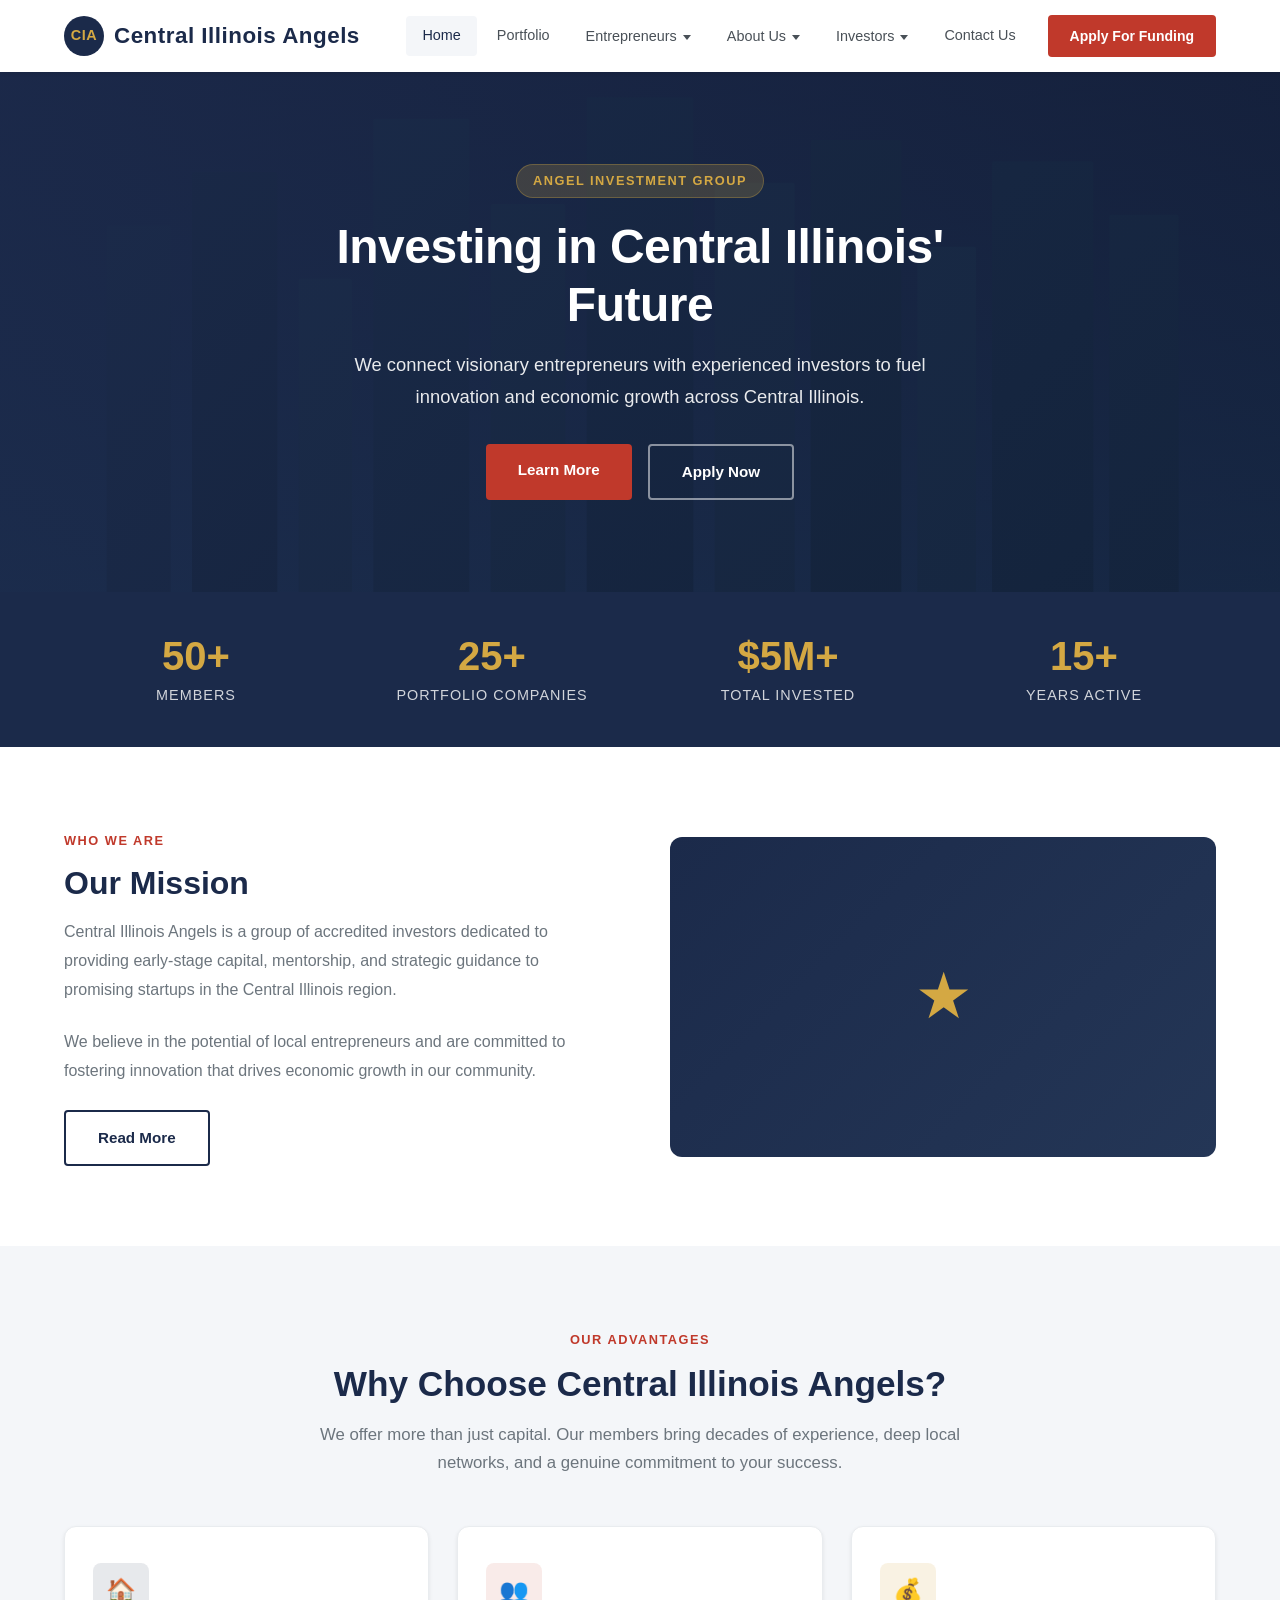
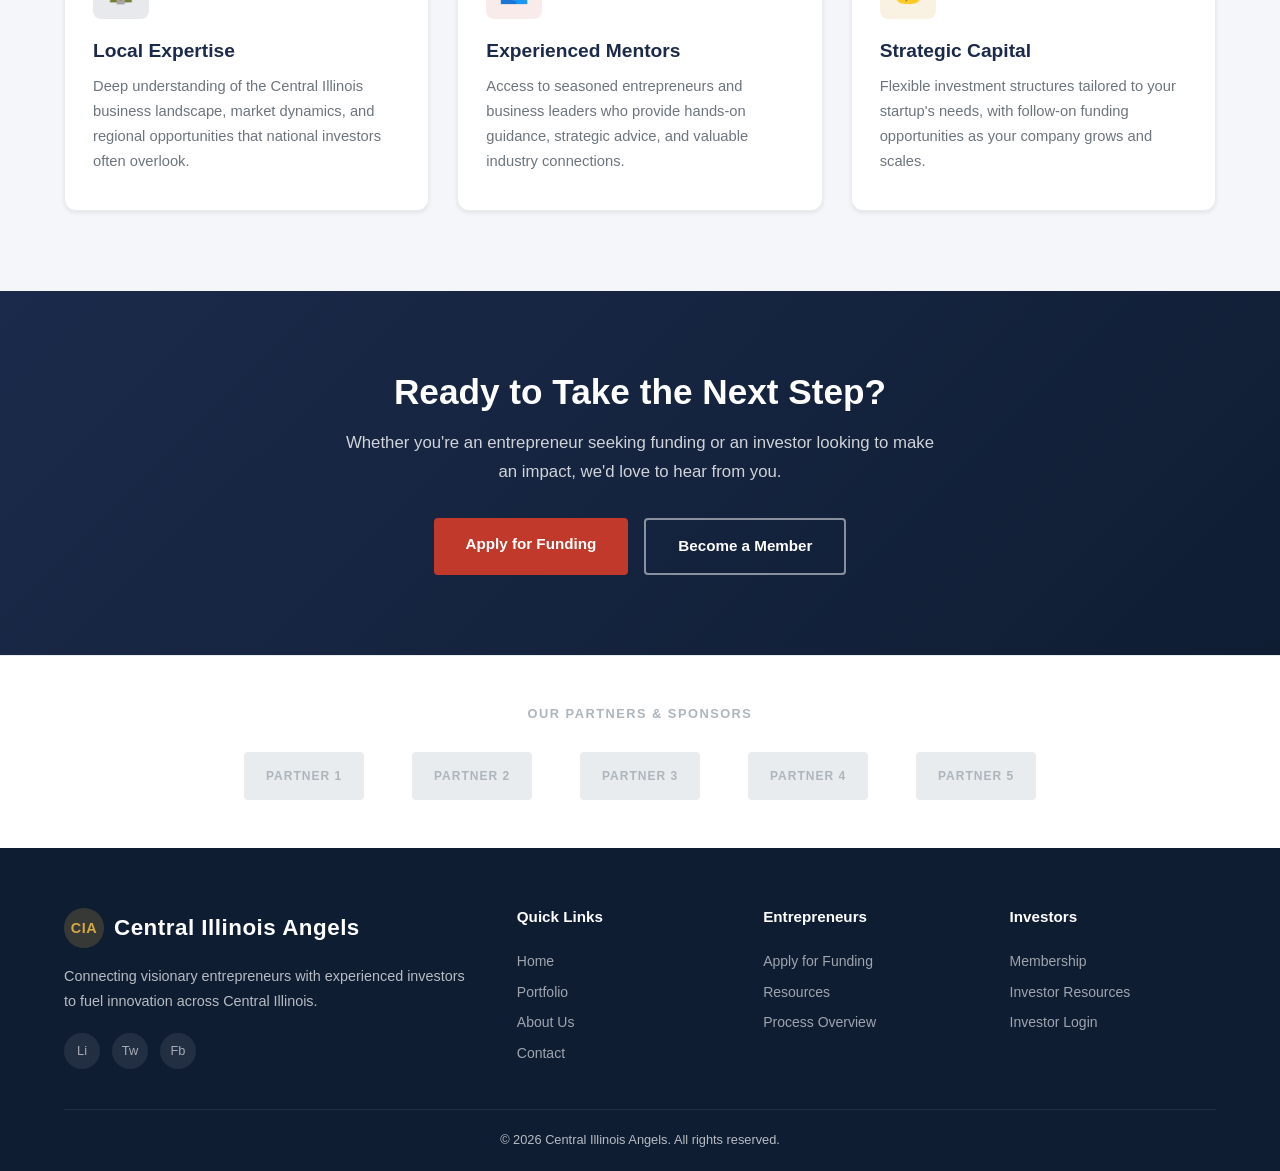
==== index.html @ 4d124c33 "Build complete Central Illinois Angels website with HTML and CSS Multi-page website with shared styl" ====
<!DOCTYPE html>
<html lang="en">
<head>
  <meta charset="UTF-8">
  <meta name="viewport" content="width=device-width, initial-scale=1.0">
  <title>Central Illinois Angels - Investing in Central Illinois' Future</title>
  <link rel="stylesheet" href="css/styles.css">
</head>
<body>

  <!-- Header -->
  <header class="header">
    <div class="container">
      <a href="index.html" class="logo">
        <div class="logo-icon">CIA</div>
        Central Illinois Angels
      </a>
      <nav class="nav" id="mainNav">
        <a href="index.html" class="nav-link active">Home</a>
        <a href="pages/portfolio.html" class="nav-link">Portfolio</a>
        <div class="nav-dropdown">
          <a href="#" class="nav-link">Entrepreneurs</a>
          <div class="dropdown-menu">
            <a href="pages/funding-application.html">Funding Application</a>
            <a href="pages/resources.html">Resources</a>
            <a href="pages/process-overview.html">Process Overview</a>
          </div>
        </div>
        <div class="nav-dropdown">
          <a href="#" class="nav-link">About Us</a>
          <div class="dropdown-menu">
            <a href="pages/mission-vision.html">Mission &amp; Vision</a>
            <a href="pages/management.html">Management</a>
            <a href="pages/investment-focus.html">Investment Focus</a>
          </div>
        </div>
        <div class="nav-dropdown">
          <a href="#" class="nav-link">Investors</a>
          <div class="dropdown-menu">
            <a href="pages/membership.html">Membership</a>
            <a href="pages/investor-resources.html">Investor Resources</a>
            <a href="#" class="disabled">Investor Login</a>
          </div>
        </div>
        <a href="pages/contact.html" class="nav-link">Contact Us</a>
        <a href="pages/funding-application.html" class="btn-apply-nav">Apply For Funding</a>
      </nav>
      <button class="hamburger" id="hamburger" onclick="document.getElementById('mainNav').classList.toggle('open')">
        <span></span>
        <span></span>
        <span></span>
      </button>
    </div>
  </header>

  <!-- Hero -->
  <section class="hero hero-home">
    <div class="hero-bg"></div>
    <div class="hero-content">
      <span class="hero-badge">Angel Investment Group</span>
      <h1>Investing in Central Illinois' Future</h1>
      <p>We connect visionary entrepreneurs with experienced investors to fuel innovation and economic growth across Central Illinois.</p>
      <div class="hero-buttons">
        <a href="pages/mission-vision.html" class="btn btn-primary">Learn More</a>
        <a href="pages/funding-application.html" class="btn btn-outline">Apply Now</a>
      </div>
    </div>
  </section>

  <!-- Stats Bar -->
  <section class="stats-bar">
    <div class="container">
      <div class="stats-grid">
        <div class="stat-item">
          <h3>50+</h3>
          <p>Members</p>
        </div>
        <div class="stat-item">
          <h3>25+</h3>
          <p>Portfolio Companies</p>
        </div>
        <div class="stat-item">
          <h3>$5M+</h3>
          <p>Total Invested</p>
        </div>
        <div class="stat-item">
          <h3>15+</h3>
          <p>Years Active</p>
        </div>
      </div>
    </div>
  </section>

  <!-- Mission Section -->
  <section class="section section-white">
    <div class="container">
      <div class="mission-row">
        <div class="mission-content">
          <span class="label">Who We Are</span>
          <h2>Our Mission</h2>
          <p>Central Illinois Angels is a group of accredited investors dedicated to providing early-stage capital, mentorship, and strategic guidance to promising startups in the Central Illinois region.</p>
          <p>We believe in the potential of local entrepreneurs and are committed to fostering innovation that drives economic growth in our community.</p>
          <a href="pages/mission-vision.html" class="btn btn-outline-dark">Read More</a>
        </div>
        <div class="mission-image">
          &#9733;
        </div>
      </div>
    </div>
  </section>

  <!-- Why Choose CIA -->
  <section class="section section-light">
    <div class="container">
      <div class="section-header">
        <span class="label">Our Advantages</span>
        <h2>Why Choose Central Illinois Angels?</h2>
        <p>We offer more than just capital. Our members bring decades of experience, deep local networks, and a genuine commitment to your success.</p>
      </div>
      <div class="card-grid">
        <div class="card">
          <div class="card-icon card-icon-navy">&#127968;</div>
          <h3>Local Expertise</h3>
          <p>Deep understanding of the Central Illinois business landscape, market dynamics, and regional opportunities that national investors often overlook.</p>
        </div>
        <div class="card">
          <div class="card-icon card-icon-red">&#128101;</div>
          <h3>Experienced Mentors</h3>
          <p>Access to seasoned entrepreneurs and business leaders who provide hands-on guidance, strategic advice, and valuable industry connections.</p>
        </div>
        <div class="card">
          <div class="card-icon card-icon-gold">&#128176;</div>
          <h3>Strategic Capital</h3>
          <p>Flexible investment structures tailored to your startup's needs, with follow-on funding opportunities as your company grows and scales.</p>
        </div>
      </div>
    </div>
  </section>

  <!-- CTA Section -->
  <section class="cta-section">
    <div class="container">
      <h2>Ready to Take the Next Step?</h2>
      <p>Whether you're an entrepreneur seeking funding or an investor looking to make an impact, we'd love to hear from you.</p>
      <div class="cta-buttons">
        <a href="pages/funding-application.html" class="btn btn-primary">Apply for Funding</a>
        <a href="pages/membership.html" class="btn btn-outline">Become a Member</a>
      </div>
    </div>
  </section>

  <!-- Partners -->
  <section class="partners-section">
    <div class="container">
      <p class="partners-label">Our Partners &amp; Sponsors</p>
      <div class="partners-grid">
        <div class="partner-logo">Partner 1</div>
        <div class="partner-logo">Partner 2</div>
        <div class="partner-logo">Partner 3</div>
        <div class="partner-logo">Partner 4</div>
        <div class="partner-logo">Partner 5</div>
      </div>
    </div>
  </section>

  <!-- Footer -->
  <footer class="footer">
    <div class="container">
      <div class="footer-grid">
        <div class="footer-brand">
          <div class="logo">
            <div class="logo-icon">CIA</div>
            Central Illinois Angels
          </div>
          <p>Connecting visionary entrepreneurs with experienced investors to fuel innovation across Central Illinois.</p>
          <div class="footer-social">
            <a href="#">Li</a>
            <a href="#">Tw</a>
            <a href="#">Fb</a>
          </div>
        </div>
        <div class="footer-col">
          <h4>Quick Links</h4>
          <a href="index.html">Home</a>
          <a href="pages/portfolio.html">Portfolio</a>
          <a href="pages/mission-vision.html">About Us</a>
          <a href="pages/contact.html">Contact</a>
        </div>
        <div class="footer-col">
          <h4>Entrepreneurs</h4>
          <a href="pages/funding-application.html">Apply for Funding</a>
          <a href="pages/resources.html">Resources</a>
          <a href="pages/process-overview.html">Process Overview</a>
        </div>
        <div class="footer-col">
          <h4>Investors</h4>
          <a href="pages/membership.html">Membership</a>
          <a href="pages/investor-resources.html">Investor Resources</a>
          <a href="#">Investor Login</a>
        </div>
      </div>
      <div class="footer-bottom">
        <p>&copy; 2026 Central Illinois Angels. All rights reserved.</p>
      </div>
    </div>
  </footer>

  <script>
    // Mobile dropdown toggles
    document.querySelectorAll('.nav-dropdown > .nav-link').forEach(function(link) {
      link.addEventListener('click', function(e) {
        if (window.innerWidth <= 768) {
          e.preventDefault();
          this.parentElement.classList.toggle('open');
        }
      });
    });
  </script>

</body>
</html>
---- css/styles.css ----
/* ============================================
   Central Illinois Angels - Main Stylesheet
   ============================================ */

/* ---------- CSS Variables ---------- */
:root {
  --navy: #1B2A4A;
  --navy-dark: #0f1d33;
  --navy-light: #243656;
  --red: #C0392B;
  --red-hover: #A93226;
  --red-dark: #922B21;
  --gold: #D4A843;
  --gold-light: #F0D68A;
  --light-bg: #F4F6F9;
  --white: #FFFFFF;
  --gray-100: #F8F9FA;
  --gray-200: #E9ECEF;
  --gray-300: #DEE2E6;
  --gray-400: #CED4DA;
  --gray-500: #ADB5BD;
  --gray-600: #6C757D;
  --gray-700: #495057;
  --gray-800: #343A40;
  --text-dark: #212529;
  --text-muted: #6C757D;
  --shadow-sm: 0 2px 4px rgba(0,0,0,0.08);
  --shadow-md: 0 4px 12px rgba(0,0,0,0.12);
  --shadow-lg: 0 8px 24px rgba(0,0,0,0.16);
  --radius-sm: 4px;
  --radius-md: 8px;
  --radius-lg: 12px;
  --transition: all 0.3s ease;
}

/* ---------- Reset & Base ---------- */
*,
*::before,
*::after {
  margin: 0;
  padding: 0;
  box-sizing: border-box;
}

html {
  scroll-behavior: smooth;
  font-size: 16px;
}

body {
  font-family: 'Segoe UI', Roboto, 'Helvetica Neue', Arial, sans-serif;
  color: var(--text-dark);
  line-height: 1.6;
  background: var(--white);
  overflow-x: hidden;
}

a {
  text-decoration: none;
  color: inherit;
  transition: var(--transition);
}

ul, ol {
  list-style: none;
}

img {
  max-width: 100%;
  height: auto;
  display: block;
}

h1, h2, h3, h4, h5, h6 {
  line-height: 1.2;
  font-weight: 700;
}

.container {
  max-width: 1200px;
  margin: 0 auto;
  padding: 0 24px;
}

/* ---------- Header / Navigation ---------- */
.header {
  position: fixed;
  top: 0;
  left: 0;
  right: 0;
  z-index: 1000;
  background: var(--white);
  box-shadow: var(--shadow-sm);
  height: 72px;
  display: flex;
  align-items: center;
}

.header .container {
  display: flex;
  align-items: center;
  justify-content: space-between;
  width: 100%;
}

.logo {
  display: flex;
  align-items: center;
  gap: 10px;
  font-size: 1.4rem;
  font-weight: 800;
  color: var(--navy);
  letter-spacing: 0.5px;
}

.logo-icon {
  width: 40px;
  height: 40px;
  background: var(--navy);
  border-radius: 50%;
  display: flex;
  align-items: center;
  justify-content: center;
  color: var(--gold);
  font-weight: 800;
  font-size: 0.9rem;
}

.nav {
  display: flex;
  align-items: center;
  gap: 4px;
}

.nav-link {
  padding: 8px 16px;
  font-size: 0.9rem;
  font-weight: 500;
  color: var(--gray-700);
  border-radius: var(--radius-sm);
  position: relative;
}

.nav-link:hover,
.nav-link.active {
  color: var(--navy);
  background: var(--light-bg);
}

/* Dropdown */
.nav-dropdown {
  position: relative;
}

.nav-dropdown .nav-link::after {
  content: '';
  display: inline-block;
  width: 0;
  height: 0;
  margin-left: 6px;
  vertical-align: middle;
  border-top: 5px solid;
  border-right: 4px solid transparent;
  border-left: 4px solid transparent;
}

.dropdown-menu {
  position: absolute;
  top: 100%;
  left: 0;
  min-width: 200px;
  background: var(--white);
  border-radius: var(--radius-md);
  box-shadow: var(--shadow-lg);
  padding: 8px 0;
  opacity: 0;
  visibility: hidden;
  transform: translateY(8px);
  transition: var(--transition);
  z-index: 100;
}

.nav-dropdown:hover .dropdown-menu {
  opacity: 1;
  visibility: visible;
  transform: translateY(0);
}

.dropdown-menu a {
  display: block;
  padding: 10px 20px;
  font-size: 0.875rem;
  color: var(--gray-700);
  font-weight: 500;
}

.dropdown-menu a:hover {
  background: var(--light-bg);
  color: var(--navy);
}

.dropdown-menu a.disabled {
  color: var(--gray-400);
  cursor: not-allowed;
  pointer-events: none;
}

.btn-apply-nav {
  display: inline-block;
  padding: 10px 22px;
  background: var(--red);
  color: var(--white) !important;
  font-weight: 600;
  font-size: 0.875rem;
  border-radius: var(--radius-sm);
  margin-left: 12px;
  transition: var(--transition);
  border: none;
  cursor: pointer;
}

.btn-apply-nav:hover {
  background: var(--red-hover);
  transform: translateY(-1px);
  box-shadow: var(--shadow-md);
}

/* Mobile hamburger */
.hamburger {
  display: none;
  flex-direction: column;
  gap: 5px;
  cursor: pointer;
  padding: 4px;
  background: none;
  border: none;
}

.hamburger span {
  width: 24px;
  height: 2px;
  background: var(--navy);
  transition: var(--transition);
}

/* ---------- Hero Sections ---------- */
.hero {
  position: relative;
  min-height: 520px;
  display: flex;
  align-items: center;
  justify-content: center;
  text-align: center;
  color: var(--white);
  margin-top: 72px;
  overflow: hidden;
}

.hero-bg {
  position: absolute;
  inset: 0;
  background-size: cover;
  background-position: center;
  background-repeat: no-repeat;
}

.hero-bg::after {
  content: '';
  position: absolute;
  inset: 0;
  background: linear-gradient(135deg, rgba(27,42,74,0.88) 0%, rgba(15,29,51,0.75) 100%);
}

.hero-home .hero-bg {
  background-image: url('data:image/svg+xml,<svg xmlns="http://www.w3.org/2000/svg" viewBox="0 0 1200 600"><defs><linearGradient id="sky" x1="0" y1="0" x2="0" y2="1"><stop offset="0%25" stop-color="%231a1a3e"/><stop offset="100%25" stop-color="%232d4a7a"/></linearGradient></defs><rect fill="url(%23sky)" width="1200" height="600"/><rect x="100" y="200" width="60" height="400" fill="%23223355" rx="2"/><rect x="180" y="150" width="80" height="450" fill="%231a2944" rx="2"/><rect x="280" y="250" width="50" height="350" fill="%23263d5c" rx="2"/><rect x="350" y="100" width="90" height="500" fill="%231e3350" rx="2"/><rect x="460" y="180" width="70" height="420" fill="%23223a55" rx="2"/><rect x="550" y="80" width="100" height="520" fill="%231a2e4a" rx="2"/><rect x="670" y="160" width="75" height="440" fill="%23243b58" rx="2"/><rect x="760" y="120" width="85" height="480" fill="%231c3048" rx="2"/><rect x="860" y="220" width="55" height="380" fill="%23264060" rx="2"/><rect x="930" y="140" width="95" height="460" fill="%231e3452" rx="2"/><rect x="1040" y="190" width="65" height="410" fill="%23223858" rx="2"/></svg>');
}

.hero-content {
  position: relative;
  z-index: 2;
  max-width: 800px;
  padding: 60px 24px;
}

.hero-badge {
  display: inline-block;
  background: rgba(212,168,67,0.2);
  color: var(--gold);
  font-size: 0.8rem;
  font-weight: 600;
  letter-spacing: 1.5px;
  text-transform: uppercase;
  padding: 6px 16px;
  border-radius: 20px;
  margin-bottom: 20px;
  border: 1px solid rgba(212,168,67,0.3);
}

.hero h1 {
  font-size: 3rem;
  font-weight: 800;
  margin-bottom: 16px;
  letter-spacing: -0.5px;
}

.hero p {
  font-size: 1.15rem;
  opacity: 0.9;
  margin-bottom: 32px;
  line-height: 1.7;
  max-width: 600px;
  margin-left: auto;
  margin-right: auto;
}

.hero-buttons {
  display: flex;
  gap: 16px;
  justify-content: center;
  flex-wrap: wrap;
}

/* Inner page heroes (smaller) */
.hero-inner {
  min-height: 340px;
}

.hero-inner h1 {
  font-size: 2.5rem;
}

/* ---------- Buttons ---------- */
.btn {
  display: inline-block;
  padding: 14px 32px;
  font-size: 0.95rem;
  font-weight: 600;
  border-radius: var(--radius-sm);
  cursor: pointer;
  transition: var(--transition);
  border: none;
  text-align: center;
}

.btn-primary {
  background: var(--red);
  color: var(--white);
}

.btn-primary:hover {
  background: var(--red-hover);
  transform: translateY(-2px);
  box-shadow: var(--shadow-md);
}

.btn-outline {
  background: transparent;
  color: var(--white);
  border: 2px solid rgba(255,255,255,0.5);
}

.btn-outline:hover {
  background: rgba(255,255,255,0.1);
  border-color: var(--white);
}

.btn-outline-dark {
  background: transparent;
  color: var(--navy);
  border: 2px solid var(--navy);
}

.btn-outline-dark:hover {
  background: var(--navy);
  color: var(--white);
}

.btn-navy {
  background: var(--navy);
  color: var(--white);
}

.btn-navy:hover {
  background: var(--navy-dark);
  transform: translateY(-2px);
  box-shadow: var(--shadow-md);
}

.btn-gold {
  background: var(--gold);
  color: var(--navy);
}

.btn-gold:hover {
  background: var(--gold-light);
  transform: translateY(-2px);
}

/* ---------- Stats Bar ---------- */
.stats-bar {
  background: var(--navy);
  padding: 40px 0;
}

.stats-grid {
  display: grid;
  grid-template-columns: repeat(4, 1fr);
  gap: 32px;
  text-align: center;
  color: var(--white);
}

.stat-item h3 {
  font-size: 2.5rem;
  font-weight: 800;
  color: var(--gold);
  margin-bottom: 4px;
}

.stat-item p {
  font-size: 0.9rem;
  opacity: 0.8;
  text-transform: uppercase;
  letter-spacing: 1px;
  font-weight: 500;
}

/* ---------- Section Styles ---------- */
.section {
  padding: 80px 0;
}

.section-light {
  background: var(--light-bg);
}

.section-white {
  background: var(--white);
}

.section-navy {
  background: var(--navy);
  color: var(--white);
}

.section-header {
  text-align: center;
  max-width: 700px;
  margin: 0 auto 48px;
}

.section-header .label {
  display: inline-block;
  font-size: 0.8rem;
  font-weight: 600;
  text-transform: uppercase;
  letter-spacing: 1.5px;
  color: var(--red);
  margin-bottom: 12px;
}

.section-navy .section-header .label {
  color: var(--gold);
}

.section-header h2 {
  font-size: 2.2rem;
  color: var(--navy);
  margin-bottom: 16px;
}

.section-navy .section-header h2 {
  color: var(--white);
}

.section-header p {
  font-size: 1.05rem;
  color: var(--text-muted);
  line-height: 1.7;
}

.section-navy .section-header p {
  color: rgba(255,255,255,0.7);
}

/* ---------- Cards ---------- */
.card-grid {
  display: grid;
  grid-template-columns: repeat(3, 1fr);
  gap: 28px;
}

.card-grid-2 {
  grid-template-columns: repeat(2, 1fr);
}

.card-grid-4 {
  grid-template-columns: repeat(4, 1fr);
}

.card {
  background: var(--white);
  border-radius: var(--radius-lg);
  padding: 36px 28px;
  box-shadow: var(--shadow-sm);
  transition: var(--transition);
  border: 1px solid var(--gray-200);
}

.card:hover {
  transform: translateY(-4px);
  box-shadow: var(--shadow-lg);
}

.card-icon {
  width: 56px;
  height: 56px;
  border-radius: var(--radius-md);
  display: flex;
  align-items: center;
  justify-content: center;
  margin-bottom: 20px;
  font-size: 1.5rem;
}

.card-icon-navy {
  background: rgba(27,42,74,0.1);
  color: var(--navy);
}

.card-icon-red {
  background: rgba(192,57,43,0.1);
  color: var(--red);
}

.card-icon-gold {
  background: rgba(212,168,67,0.15);
  color: var(--gold);
}

.card h3 {
  font-size: 1.2rem;
  color: var(--navy);
  margin-bottom: 12px;
}

.card p {
  font-size: 0.92rem;
  color: var(--text-muted);
  line-height: 1.7;
}

/* Dark card variant */
.card-dark {
  background: var(--navy-light);
  border-color: rgba(255,255,255,0.08);
}

.card-dark h3 {
  color: var(--white);
}

.card-dark p {
  color: rgba(255,255,255,0.65);
}

.card-dark .card-icon-navy {
  background: rgba(212,168,67,0.15);
  color: var(--gold);
}

/* ---------- CTA Section ---------- */
.cta-section {
  padding: 80px 0;
  background: linear-gradient(135deg, var(--navy) 0%, var(--navy-dark) 100%);
  color: var(--white);
  text-align: center;
}

.cta-section h2 {
  font-size: 2.2rem;
  margin-bottom: 16px;
}

.cta-section p {
  font-size: 1.05rem;
  opacity: 0.8;
  max-width: 600px;
  margin: 0 auto 32px;
  line-height: 1.7;
}

.cta-buttons {
  display: flex;
  gap: 16px;
  justify-content: center;
  flex-wrap: wrap;
}

/* ---------- Partners / Sponsors ---------- */
.partners-section {
  padding: 48px 0;
  background: var(--white);
  border-top: 1px solid var(--gray-200);
}

.partners-label {
  text-align: center;
  font-size: 0.8rem;
  text-transform: uppercase;
  letter-spacing: 1.5px;
  color: var(--gray-500);
  font-weight: 600;
  margin-bottom: 28px;
}

.partners-grid {
  display: flex;
  align-items: center;
  justify-content: center;
  gap: 48px;
  flex-wrap: wrap;
}

.partner-logo {
  width: 120px;
  height: 48px;
  background: var(--gray-200);
  border-radius: var(--radius-sm);
  display: flex;
  align-items: center;
  justify-content: center;
  font-size: 0.75rem;
  color: var(--gray-500);
  font-weight: 600;
  text-transform: uppercase;
  letter-spacing: 1px;
}

/* ---------- Footer ---------- */
.footer {
  background: var(--navy-dark);
  color: rgba(255,255,255,0.7);
  padding: 60px 0 0;
}

.footer-grid {
  display: grid;
  grid-template-columns: 2fr 1fr 1fr 1fr;
  gap: 40px;
  padding-bottom: 40px;
}

.footer-brand .logo {
  color: var(--white);
  margin-bottom: 16px;
}

.footer-brand .logo-icon {
  background: rgba(212,168,67,0.2);
}

.footer-brand p {
  font-size: 0.9rem;
  line-height: 1.7;
  margin-bottom: 20px;
}

.footer-social {
  display: flex;
  gap: 12px;
}

.footer-social a {
  width: 36px;
  height: 36px;
  border-radius: 50%;
  background: rgba(255,255,255,0.08);
  display: flex;
  align-items: center;
  justify-content: center;
  font-size: 0.8rem;
  color: rgba(255,255,255,0.6);
  transition: var(--transition);
}

.footer-social a:hover {
  background: var(--gold);
  color: var(--navy);
}

.footer-col h4 {
  font-size: 0.95rem;
  color: var(--white);
  margin-bottom: 20px;
  font-weight: 600;
}

.footer-col a {
  display: block;
  font-size: 0.875rem;
  padding: 4px 0;
  color: rgba(255,255,255,0.6);
}

.footer-col a:hover {
  color: var(--gold);
}

.footer-bottom {
  border-top: 1px solid rgba(255,255,255,0.08);
  padding: 20px 0;
  text-align: center;
  font-size: 0.8rem;
}

/* ---------- Mission Section (Home) ---------- */
.mission-row {
  display: grid;
  grid-template-columns: 1fr 1fr;
  gap: 60px;
  align-items: center;
}

.mission-content .label {
  display: inline-block;
  font-size: 0.8rem;
  font-weight: 600;
  text-transform: uppercase;
  letter-spacing: 1.5px;
  color: var(--red);
  margin-bottom: 12px;
}

.mission-content h2 {
  font-size: 2rem;
  color: var(--navy);
  margin-bottom: 16px;
}

.mission-content p {
  font-size: 1rem;
  color: var(--text-muted);
  line-height: 1.8;
  margin-bottom: 24px;
}

.mission-image {
  background: linear-gradient(135deg, var(--navy) 0%, var(--navy-light) 100%);
  border-radius: var(--radius-lg);
  padding: 48px;
  display: flex;
  align-items: center;
  justify-content: center;
  min-height: 320px;
  color: var(--gold);
  font-size: 4rem;
}

/* ---------- Timeline / Process ---------- */
.timeline {
  max-width: 800px;
  margin: 0 auto;
  position: relative;
}

.timeline::before {
  content: '';
  position: absolute;
  left: 32px;
  top: 0;
  bottom: 0;
  width: 2px;
  background: var(--gray-300);
}

.timeline-item {
  display: flex;
  gap: 28px;
  margin-bottom: 40px;
  position: relative;
}

.timeline-number {
  width: 64px;
  height: 64px;
  min-width: 64px;
  border-radius: 50%;
  background: var(--navy);
  color: var(--gold);
  display: flex;
  align-items: center;
  justify-content: center;
  font-size: 1.3rem;
  font-weight: 800;
  z-index: 2;
  box-shadow: var(--shadow-md);
}

.timeline-content {
  background: var(--white);
  border-radius: var(--radius-lg);
  padding: 28px 32px;
  box-shadow: var(--shadow-sm);
  border: 1px solid var(--gray-200);
  flex: 1;
}

.timeline-content h3 {
  font-size: 1.15rem;
  color: var(--navy);
  margin-bottom: 8px;
}

.timeline-content p {
  font-size: 0.92rem;
  color: var(--text-muted);
  line-height: 1.7;
}

/* ---------- Investment Focus ---------- */
.focus-grid {
  display: grid;
  grid-template-columns: repeat(3, 1fr);
  gap: 24px;
}

.focus-card {
  background: var(--white);
  border-radius: var(--radius-lg);
  padding: 32px 24px;
  text-align: center;
  box-shadow: var(--shadow-sm);
  border: 1px solid var(--gray-200);
  transition: var(--transition);
}

.focus-card:hover {
  transform: translateY(-4px);
  box-shadow: var(--shadow-lg);
}

.focus-card .icon {
  font-size: 2.5rem;
  margin-bottom: 16px;
}

.focus-card h3 {
  font-size: 1.05rem;
  color: var(--navy);
  margin-bottom: 8px;
}

.focus-card p {
  font-size: 0.85rem;
  color: var(--text-muted);
}

/* Investment details row */
.invest-details {
  display: grid;
  grid-template-columns: repeat(3, 1fr);
  gap: 28px;
  margin-top: 48px;
}

.invest-detail-card {
  background: var(--white);
  border-radius: var(--radius-lg);
  padding: 32px;
  box-shadow: var(--shadow-sm);
  border: 1px solid var(--gray-200);
}

.invest-detail-card h3 {
  font-size: 1.1rem;
  color: var(--navy);
  margin-bottom: 16px;
  padding-bottom: 12px;
  border-bottom: 2px solid var(--gold);
}

.invest-detail-card ul {
  list-style: none;
}

.invest-detail-card li {
  padding: 8px 0;
  font-size: 0.92rem;
  color: var(--text-muted);
  display: flex;
  align-items: center;
  gap: 10px;
}

.invest-detail-card li::before {
  content: '';
  width: 6px;
  height: 6px;
  border-radius: 50%;
  background: var(--gold);
  flex-shrink: 0;
}

/* ---------- Portfolio ---------- */
.portfolio-grid {
  display: grid;
  grid-template-columns: repeat(3, 1fr);
  gap: 28px;
}

.portfolio-card {
  background: var(--white);
  border-radius: var(--radius-lg);
  overflow: hidden;
  box-shadow: var(--shadow-sm);
  border: 1px solid var(--gray-200);
  transition: var(--transition);
}

.portfolio-card:hover {
  transform: translateY(-4px);
  box-shadow: var(--shadow-lg);
}

.portfolio-card-image {
  height: 180px;
  background: linear-gradient(135deg, var(--navy-light), var(--navy));
  display: flex;
  align-items: center;
  justify-content: center;
  color: var(--gold);
  font-size: 2rem;
  font-weight: 700;
}

.portfolio-card-body {
  padding: 24px;
}

.portfolio-card-body h3 {
  font-size: 1.1rem;
  color: var(--navy);
  margin-bottom: 8px;
}

.portfolio-card-body .tag {
  display: inline-block;
  padding: 4px 10px;
  background: rgba(27,42,74,0.08);
  color: var(--navy);
  font-size: 0.75rem;
  font-weight: 600;
  border-radius: 20px;
  margin-bottom: 12px;
}

.portfolio-card-body p {
  font-size: 0.88rem;
  color: var(--text-muted);
  line-height: 1.6;
}

/* ---------- Team / Management ---------- */
.team-grid {
  display: grid;
  grid-template-columns: repeat(3, 1fr);
  gap: 28px;
}

.team-card {
  background: var(--white);
  border-radius: var(--radius-lg);
  overflow: hidden;
  box-shadow: var(--shadow-sm);
  border: 1px solid var(--gray-200);
  text-align: center;
  transition: var(--transition);
}

.team-card:hover {
  transform: translateY(-4px);
  box-shadow: var(--shadow-lg);
}

.team-card-photo {
  height: 200px;
  background: linear-gradient(135deg, var(--navy-light), var(--navy));
  display: flex;
  align-items: center;
  justify-content: center;
  color: var(--gold);
  font-size: 3rem;
}

.team-card-body {
  padding: 24px;
}

.team-card-body h3 {
  font-size: 1.1rem;
  color: var(--navy);
  margin-bottom: 4px;
}

.team-card-body .role {
  font-size: 0.85rem;
  color: var(--red);
  font-weight: 600;
  margin-bottom: 12px;
}

.team-card-body p {
  font-size: 0.875rem;
  color: var(--text-muted);
  line-height: 1.6;
}

/* ---------- Contact Form ---------- */
.contact-grid {
  display: grid;
  grid-template-columns: 1fr 1fr;
  gap: 48px;
  align-items: start;
}

.contact-info-card {
  display: flex;
  gap: 16px;
  margin-bottom: 28px;
  padding: 20px;
  background: var(--light-bg);
  border-radius: var(--radius-md);
}

.contact-info-card .icon {
  width: 48px;
  height: 48px;
  min-width: 48px;
  border-radius: var(--radius-md);
  background: var(--navy);
  color: var(--gold);
  display: flex;
  align-items: center;
  justify-content: center;
  font-size: 1.2rem;
}

.contact-info-card h4 {
  font-size: 1rem;
  color: var(--navy);
  margin-bottom: 4px;
}

.contact-info-card p {
  font-size: 0.9rem;
  color: var(--text-muted);
}

.form-group {
  margin-bottom: 20px;
}

.form-group label {
  display: block;
  font-size: 0.875rem;
  font-weight: 600;
  color: var(--navy);
  margin-bottom: 6px;
}

.form-group input,
.form-group textarea,
.form-group select {
  width: 100%;
  padding: 12px 16px;
  border: 1px solid var(--gray-300);
  border-radius: var(--radius-md);
  font-size: 0.92rem;
  font-family: inherit;
  background: var(--white);
  transition: var(--transition);
  color: var(--text-dark);
}

.form-group input:focus,
.form-group textarea:focus,
.form-group select:focus {
  outline: none;
  border-color: var(--navy);
  box-shadow: 0 0 0 3px rgba(27,42,74,0.1);
}

.form-group textarea {
  min-height: 120px;
  resize: vertical;
}

/* ---------- Two Column Content ---------- */
.two-col {
  display: grid;
  grid-template-columns: 1fr 1fr;
  gap: 60px;
  align-items: center;
}

.two-col-text .label {
  display: inline-block;
  font-size: 0.8rem;
  font-weight: 600;
  text-transform: uppercase;
  letter-spacing: 1.5px;
  color: var(--red);
  margin-bottom: 12px;
}

.two-col-text h2 {
  font-size: 2rem;
  color: var(--navy);
  margin-bottom: 16px;
}

.two-col-text p {
  font-size: 1rem;
  color: var(--text-muted);
  line-height: 1.8;
  margin-bottom: 16px;
}

.two-col-visual {
  background: linear-gradient(135deg, var(--navy) 0%, var(--navy-light) 100%);
  border-radius: var(--radius-lg);
  padding: 48px;
  display: flex;
  align-items: center;
  justify-content: center;
  min-height: 300px;
}

/* ---------- Criteria Cards ---------- */
.criteria-grid {
  display: grid;
  grid-template-columns: repeat(2, 1fr);
  gap: 24px;
}

.criteria-card {
  background: var(--white);
  border-radius: var(--radius-lg);
  padding: 28px;
  box-shadow: var(--shadow-sm);
  border: 1px solid var(--gray-200);
  border-top: 3px solid var(--gold);
  transition: var(--transition);
}

.criteria-card:hover {
  transform: translateY(-2px);
  box-shadow: var(--shadow-md);
}

.criteria-card h3 {
  font-size: 1.05rem;
  color: var(--navy);
  margin-bottom: 8px;
}

.criteria-card p {
  font-size: 0.9rem;
  color: var(--text-muted);
  line-height: 1.7;
}

/* ---------- Expect Section Stats ---------- */
.expect-grid {
  display: grid;
  grid-template-columns: repeat(4, 1fr);
  gap: 28px;
  text-align: center;
}

.expect-item {
  padding: 28px;
  background: rgba(255,255,255,0.05);
  border-radius: var(--radius-lg);
  border: 1px solid rgba(255,255,255,0.1);
}

.expect-item h3 {
  font-size: 2rem;
  color: var(--gold);
  margin-bottom: 8px;
}

.expect-item p {
  font-size: 0.85rem;
  color: rgba(255,255,255,0.7);
  text-transform: uppercase;
  letter-spacing: 0.5px;
  font-weight: 500;
}

/* ---------- Resource Cards ---------- */
.resource-card {
  background: var(--white);
  border-radius: var(--radius-lg);
  padding: 28px;
  box-shadow: var(--shadow-sm);
  border: 1px solid var(--gray-200);
  display: flex;
  gap: 20px;
  transition: var(--transition);
}

.resource-card:hover {
  box-shadow: var(--shadow-md);
}

.resource-card .icon {
  width: 48px;
  height: 48px;
  min-width: 48px;
  border-radius: var(--radius-md);
  background: rgba(27,42,74,0.08);
  color: var(--navy);
  display: flex;
  align-items: center;
  justify-content: center;
  font-size: 1.2rem;
}

.resource-card h3 {
  font-size: 1.05rem;
  color: var(--navy);
  margin-bottom: 6px;
}

.resource-card p {
  font-size: 0.88rem;
  color: var(--text-muted);
  line-height: 1.6;
}

.resource-list {
  display: flex;
  flex-direction: column;
  gap: 20px;
}

/* ---------- Membership Tiers ---------- */
.membership-grid {
  display: grid;
  grid-template-columns: repeat(3, 1fr);
  gap: 28px;
}

.membership-card {
  background: var(--white);
  border-radius: var(--radius-lg);
  padding: 36px 28px;
  box-shadow: var(--shadow-sm);
  border: 1px solid var(--gray-200);
  text-align: center;
  transition: var(--transition);
  position: relative;
}

.membership-card.featured {
  border-color: var(--gold);
  box-shadow: var(--shadow-lg);
  transform: scale(1.03);
}

.membership-card.featured::before {
  content: 'Most Popular';
  position: absolute;
  top: -12px;
  left: 50%;
  transform: translateX(-50%);
  background: var(--gold);
  color: var(--navy);
  font-size: 0.75rem;
  font-weight: 700;
  padding: 4px 16px;
  border-radius: 20px;
  text-transform: uppercase;
  letter-spacing: 0.5px;
}

.membership-card h3 {
  font-size: 1.3rem;
  color: var(--navy);
  margin-bottom: 8px;
}

.membership-card .price {
  font-size: 2.5rem;
  font-weight: 800;
  color: var(--navy);
  margin-bottom: 4px;
}

.membership-card .price span {
  font-size: 1rem;
  font-weight: 500;
  color: var(--text-muted);
}

.membership-card .period {
  font-size: 0.85rem;
  color: var(--text-muted);
  margin-bottom: 24px;
}

.membership-card ul {
  text-align: left;
  margin-bottom: 28px;
}

.membership-card li {
  padding: 8px 0;
  font-size: 0.9rem;
  color: var(--gray-700);
  display: flex;
  align-items: center;
  gap: 10px;
}

.membership-card li::before {
  content: '\2713';
  color: var(--gold);
  font-weight: 700;
}

/* ---------- Investor Resources ---------- */
.investor-resource-grid {
  display: grid;
  grid-template-columns: repeat(2, 1fr);
  gap: 28px;
}

/* ---------- Portfolio Breakdown ---------- */
.breakdown-grid {
  display: grid;
  grid-template-columns: repeat(2, 1fr);
  gap: 48px;
  align-items: center;
}

.chart-placeholder {
  width: 280px;
  height: 280px;
  border-radius: 50%;
  margin: 0 auto;
  position: relative;
  background: conic-gradient(
    var(--navy) 0deg 100deg,
    var(--red) 100deg 170deg,
    var(--gold) 170deg 230deg,
    var(--navy-light) 230deg 290deg,
    var(--gray-500) 290deg 330deg,
    var(--gray-300) 330deg 360deg
  );
  display: flex;
  align-items: center;
  justify-content: center;
}

.chart-placeholder::after {
  content: '';
  width: 140px;
  height: 140px;
  border-radius: 50%;
  background: var(--white);
}

.chart-legend {
  display: flex;
  flex-direction: column;
  gap: 14px;
}

.legend-item {
  display: flex;
  align-items: center;
  gap: 12px;
  font-size: 0.92rem;
  color: var(--gray-700);
}

.legend-dot {
  width: 12px;
  height: 12px;
  border-radius: 3px;
  flex-shrink: 0;
}

.legend-item span:last-child {
  margin-left: auto;
  font-weight: 700;
  color: var(--navy);
}

/* ---------- Map placeholder ---------- */
.map-placeholder {
  width: 100%;
  height: 300px;
  background: var(--gray-200);
  border-radius: var(--radius-lg);
  display: flex;
  align-items: center;
  justify-content: center;
  color: var(--gray-500);
  font-size: 0.9rem;
  font-weight: 500;
}

/* ---------- Responsive ---------- */
@media (max-width: 1024px) {
  .card-grid {
    grid-template-columns: repeat(2, 1fr);
  }
  .card-grid-4 {
    grid-template-columns: repeat(2, 1fr);
  }
  .footer-grid {
    grid-template-columns: 1fr 1fr;
  }
  .team-grid {
    grid-template-columns: repeat(2, 1fr);
  }
  .focus-grid {
    grid-template-columns: repeat(2, 1fr);
  }
  .invest-details {
    grid-template-columns: 1fr;
  }
}

@media (max-width: 768px) {
  .nav {
    display: none;
    flex-direction: column;
    position: absolute;
    top: 72px;
    left: 0;
    right: 0;
    background: var(--white);
    padding: 16px;
    box-shadow: var(--shadow-lg);
    gap: 0;
  }

  .nav.open {
    display: flex;
  }

  .hamburger {
    display: flex;
  }

  .nav-link {
    width: 100%;
    padding: 12px 16px;
  }

  .btn-apply-nav {
    margin-left: 0;
    width: 100%;
    text-align: center;
    margin-top: 8px;
  }

  .dropdown-menu {
    position: static;
    opacity: 1;
    visibility: visible;
    transform: none;
    box-shadow: none;
    padding-left: 20px;
    display: none;
  }

  .nav-dropdown.open .dropdown-menu {
    display: block;
  }

  .hero h1 {
    font-size: 2rem;
  }

  .hero-inner h1 {
    font-size: 1.8rem;
  }

  .stats-grid {
    grid-template-columns: repeat(2, 1fr);
    gap: 20px;
  }

  .card-grid,
  .card-grid-2,
  .card-grid-4 {
    grid-template-columns: 1fr;
  }

  .mission-row,
  .two-col,
  .contact-grid,
  .breakdown-grid {
    grid-template-columns: 1fr;
    gap: 32px;
  }

  .criteria-grid {
    grid-template-columns: 1fr;
  }

  .expect-grid {
    grid-template-columns: repeat(2, 1fr);
  }

  .section {
    padding: 48px 0;
  }

  .section-header h2 {
    font-size: 1.7rem;
  }

  .footer-grid {
    grid-template-columns: 1fr;
  }

  .team-grid {
    grid-template-columns: 1fr;
  }

  .portfolio-grid {
    grid-template-columns: 1fr;
  }

  .focus-grid {
    grid-template-columns: 1fr;
  }

  .membership-grid {
    grid-template-columns: 1fr;
  }

  .membership-card.featured {
    transform: none;
  }

  .investor-resource-grid {
    grid-template-columns: 1fr;
  }
}

@media (max-width: 480px) {
  .hero {
    min-height: 400px;
  }

  .hero h1 {
    font-size: 1.6rem;
  }

  .stats-grid {
    grid-template-columns: 1fr;
  }

  .expect-grid {
    grid-template-columns: 1fr;
  }

  .hero-buttons {
    flex-direction: column;
    align-items: center;
  }
}
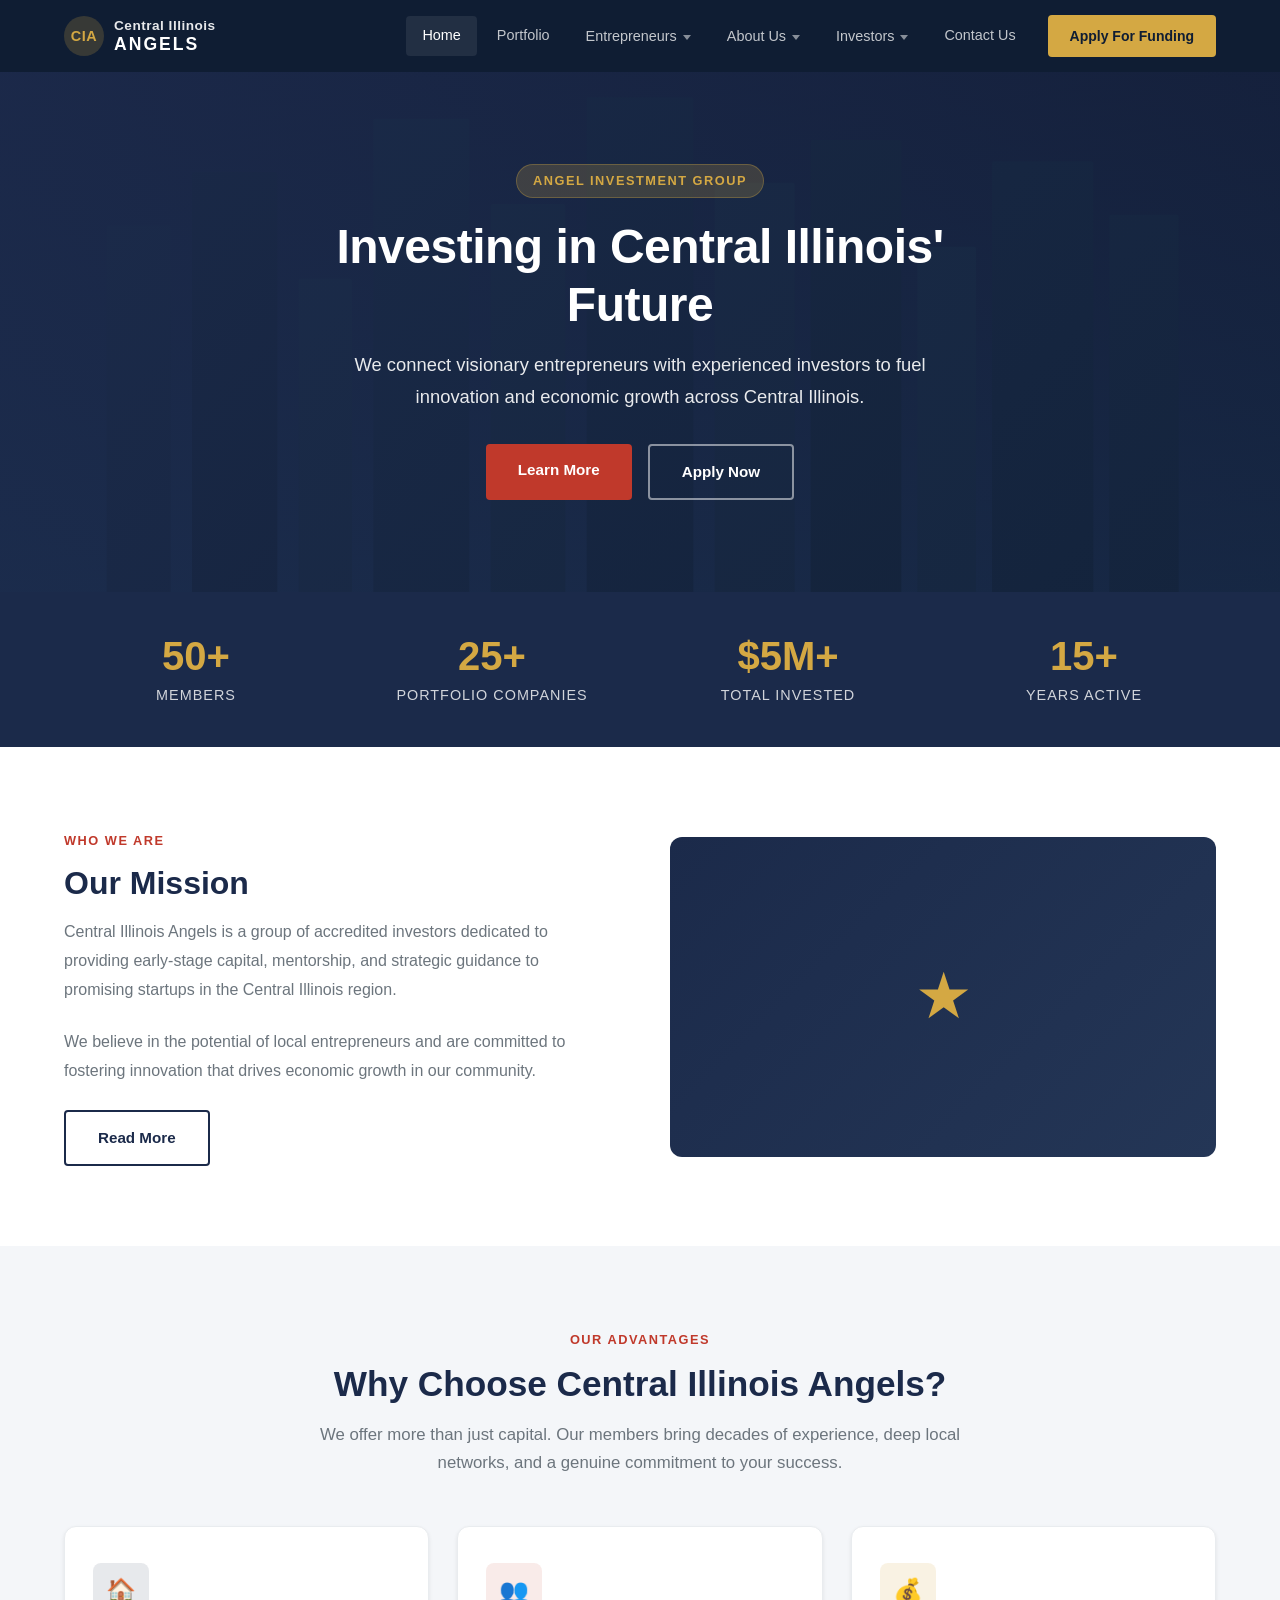
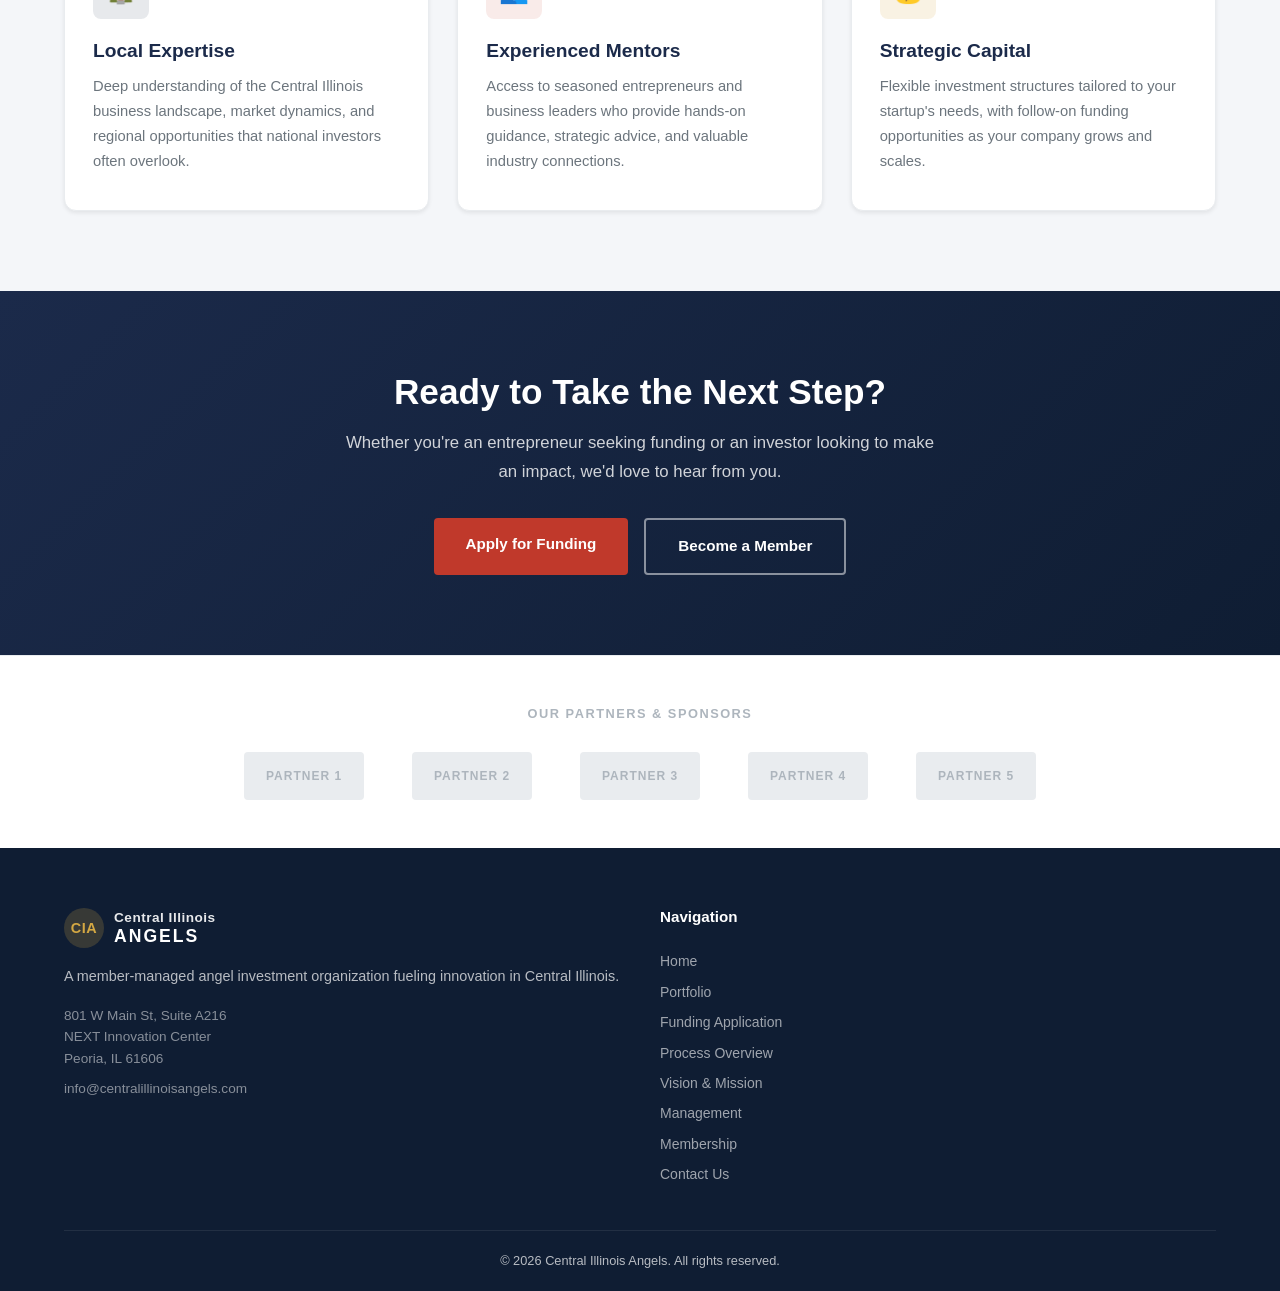
==== commit c018062b: "Update portfolio with real company data, dark header, and new footer - Portfolio page: Added all 23 " ====
--- a/index.html
+++ b/index.html
@@ -13,7 +13,10 @@
     <div class="container">
       <a href="index.html" class="logo">
         <div class="logo-icon">CIA</div>
-        Central Illinois Angels
+        <div class="logo-text">
+          <span class="logo-top">Central Illinois</span>
+          <span class="logo-bottom">Angels</span>
+        </div>
       </a>
       <nav class="nav" id="mainNav">
         <a href="index.html" class="nav-link active">Home</a>
@@ -170,33 +173,25 @@
         <div class="footer-brand">
           <div class="logo">
             <div class="logo-icon">CIA</div>
-            Central Illinois Angels
-          </div>
-          <p>Connecting visionary entrepreneurs with experienced investors to fuel innovation across Central Illinois.</p>
-          <div class="footer-social">
-            <a href="#">Li</a>
-            <a href="#">Tw</a>
-            <a href="#">Fb</a>
-          </div>
+            <div class="logo-text">
+              <span class="logo-top">Central Illinois</span>
+              <span class="logo-bottom">Angels</span>
+            </div>
+          </div>
+          <p>A member-managed angel investment organization fueling innovation in Central Illinois.</p>
+          <div class="footer-address">801 W Main St, Suite A216<br>NEXT Innovation Center<br>Peoria, IL 61606</div>
+          <a href="mailto:info@centralillinoisangels.com" class="footer-email">info@centralillinoisangels.com</a>
         </div>
         <div class="footer-col">
-          <h4>Quick Links</h4>
+          <h4>Navigation</h4>
           <a href="index.html">Home</a>
           <a href="pages/portfolio.html">Portfolio</a>
-          <a href="pages/mission-vision.html">About Us</a>
-          <a href="pages/contact.html">Contact</a>
-        </div>
-        <div class="footer-col">
-          <h4>Entrepreneurs</h4>
-          <a href="pages/funding-application.html">Apply for Funding</a>
-          <a href="pages/resources.html">Resources</a>
+          <a href="pages/funding-application.html">Funding Application</a>
           <a href="pages/process-overview.html">Process Overview</a>
-        </div>
-        <div class="footer-col">
-          <h4>Investors</h4>
+          <a href="pages/mission-vision.html">Vision &amp; Mission</a>
+          <a href="pages/management.html">Management</a>
           <a href="pages/membership.html">Membership</a>
-          <a href="pages/investor-resources.html">Investor Resources</a>
-          <a href="#">Investor Login</a>
+          <a href="pages/contact.html">Contact Us</a>
         </div>
       </div>
       <div class="footer-bottom">
--- a/css/styles.css
+++ b/css/styles.css
@@ -89,8 +89,7 @@
   left: 0;
   right: 0;
   z-index: 1000;
-  background: var(--white);
-  box-shadow: var(--shadow-sm);
+  background: var(--navy-dark);
   height: 72px;
   display: flex;
   align-items: center;
@@ -107,16 +106,37 @@
   display: flex;
   align-items: center;
   gap: 10px;
-  font-size: 1.4rem;
+  font-size: 1.1rem;
   font-weight: 800;
-  color: var(--navy);
+  color: var(--white);
   letter-spacing: 0.5px;
+  line-height: 1.15;
+}
+
+.logo-text {
+  display: flex;
+  flex-direction: column;
+}
+
+.logo-text .logo-top {
+  font-size: 0.85rem;
+  font-weight: 600;
+  letter-spacing: 0.5px;
+  color: rgba(255,255,255,0.9);
+}
+
+.logo-text .logo-bottom {
+  font-size: 1.1rem;
+  font-weight: 800;
+  letter-spacing: 2px;
+  text-transform: uppercase;
+  color: var(--white);
 }
 
 .logo-icon {
   width: 40px;
   height: 40px;
-  background: var(--navy);
+  background: rgba(212,168,67,0.2);
   border-radius: 50%;
   display: flex;
   align-items: center;
@@ -136,15 +156,15 @@
   padding: 8px 16px;
   font-size: 0.9rem;
   font-weight: 500;
-  color: var(--gray-700);
+  color: rgba(255,255,255,0.75);
   border-radius: var(--radius-sm);
   position: relative;
 }
 
 .nav-link:hover,
 .nav-link.active {
-  color: var(--navy);
-  background: var(--light-bg);
+  color: var(--white);
+  background: rgba(255,255,255,0.08);
 }
 
 /* Dropdown */
@@ -159,7 +179,7 @@
   height: 0;
   margin-left: 6px;
   vertical-align: middle;
-  border-top: 5px solid;
+  border-top: 5px solid rgba(255,255,255,0.5);
   border-right: 4px solid transparent;
   border-left: 4px solid transparent;
 }
@@ -199,6 +219,16 @@
   color: var(--navy);
 }
 
+@media (max-width: 768px) {
+  .dropdown-menu a {
+    color: rgba(255,255,255,0.65);
+  }
+  .dropdown-menu a:hover {
+    background: rgba(255,255,255,0.05);
+    color: var(--white);
+  }
+}
+
 .dropdown-menu a.disabled {
   color: var(--gray-400);
   cursor: not-allowed;
@@ -208,9 +238,9 @@
 .btn-apply-nav {
   display: inline-block;
   padding: 10px 22px;
-  background: var(--red);
-  color: var(--white) !important;
-  font-weight: 600;
+  background: var(--gold);
+  color: var(--navy-dark) !important;
+  font-weight: 700;
   font-size: 0.875rem;
   border-radius: var(--radius-sm);
   margin-left: 12px;
@@ -220,7 +250,7 @@
 }
 
 .btn-apply-nav:hover {
-  background: var(--red-hover);
+  background: var(--gold-light);
   transform: translateY(-1px);
   box-shadow: var(--shadow-md);
 }
@@ -239,7 +269,7 @@
 .hamburger span {
   width: 24px;
   height: 2px;
-  background: var(--navy);
+  background: var(--white);
   transition: var(--transition);
 }
 
@@ -646,7 +676,7 @@
 
 .footer-grid {
   display: grid;
-  grid-template-columns: 2fr 1fr 1fr 1fr;
+  grid-template-columns: 1fr 1fr;
   gap: 40px;
   padding-bottom: 40px;
 }
@@ -663,7 +693,25 @@
 .footer-brand p {
   font-size: 0.9rem;
   line-height: 1.7;
+  margin-bottom: 16px;
+}
+
+.footer-brand .footer-address {
+  font-size: 0.85rem;
+  line-height: 1.6;
+  margin-bottom: 8px;
+  color: rgba(255,255,255,0.5);
+}
+
+.footer-brand .footer-email {
+  font-size: 0.85rem;
+  color: rgba(255,255,255,0.5);
   margin-bottom: 20px;
+  display: block;
+}
+
+.footer-brand .footer-email:hover {
+  color: var(--gold);
 }
 
 .footer-social {
@@ -906,7 +954,7 @@
 .portfolio-grid {
   display: grid;
   grid-template-columns: repeat(3, 1fr);
-  gap: 28px;
+  gap: 24px;
 }
 
 .portfolio-card {
@@ -916,6 +964,8 @@
   box-shadow: var(--shadow-sm);
   border: 1px solid var(--gray-200);
   transition: var(--transition);
+  display: flex;
+  flex-direction: column;
 }
 
 .portfolio-card:hover {
@@ -923,42 +973,98 @@
   box-shadow: var(--shadow-lg);
 }
 
-.portfolio-card-image {
-  height: 180px;
-  background: linear-gradient(135deg, var(--navy-light), var(--navy));
+.portfolio-card-header {
+  height: 120px;
+  background: #E8EBF0;
   display: flex;
   align-items: center;
   justify-content: center;
-  color: var(--gold);
-  font-size: 2rem;
+  position: relative;
+}
+
+.portfolio-card-initials {
+  font-size: 2.5rem;
+  font-weight: 800;
+  color: #B0B8C8;
+  letter-spacing: 2px;
+}
+
+.portfolio-card-exit {
+  position: absolute;
+  top: 12px;
+  right: 12px;
+  background: #E74C3C;
+  color: var(--white);
+  font-size: 0.65rem;
   font-weight: 700;
+  padding: 3px 10px;
+  border-radius: 20px;
+  text-transform: uppercase;
+  letter-spacing: 0.5px;
 }
 
 .portfolio-card-body {
-  padding: 24px;
-}
-
-.portfolio-card-body h3 {
-  font-size: 1.1rem;
-  color: var(--navy);
-  margin-bottom: 8px;
+  padding: 20px;
+  flex: 1;
+  display: flex;
+  flex-direction: column;
 }
 
 .portfolio-card-body .tag {
   display: inline-block;
-  padding: 4px 10px;
-  background: rgba(27,42,74,0.08);
-  color: var(--navy);
-  font-size: 0.75rem;
+  padding: 3px 10px;
+  background: transparent;
+  color: var(--navy);
+  font-size: 0.7rem;
   font-weight: 600;
   border-radius: 20px;
-  margin-bottom: 12px;
+  margin-bottom: 10px;
+  border: 1.5px solid var(--navy);
+  align-self: flex-start;
+}
+
+.portfolio-card-body h3 {
+  font-size: 1.05rem;
+  color: var(--navy);
+  margin-bottom: 8px;
 }
 
 .portfolio-card-body p {
-  font-size: 0.88rem;
+  font-size: 0.85rem;
   color: var(--text-muted);
   line-height: 1.6;
+  flex: 1;
+}
+
+.portfolio-card-footer {
+  display: flex;
+  align-items: center;
+  justify-content: space-between;
+  padding: 14px 20px;
+  border-top: 1px solid var(--gray-200);
+  font-size: 0.8rem;
+}
+
+.portfolio-card-footer .invested {
+  color: var(--text-muted);
+  font-weight: 500;
+}
+
+.portfolio-card-footer .visit-link {
+  color: var(--navy);
+  font-weight: 600;
+  display: flex;
+  align-items: center;
+  gap: 4px;
+}
+
+.portfolio-card-footer .visit-link:hover {
+  color: var(--red);
+}
+
+.portfolio-card-footer .visit-link::after {
+  content: '\2197';
+  font-size: 0.9rem;
 }
 
 /* ---------- Team / Management ---------- */
@@ -1445,7 +1551,7 @@
     top: 72px;
     left: 0;
     right: 0;
-    background: var(--white);
+    background: var(--navy-dark);
     padding: 16px;
     box-shadow: var(--shadow-lg);
     gap: 0;
